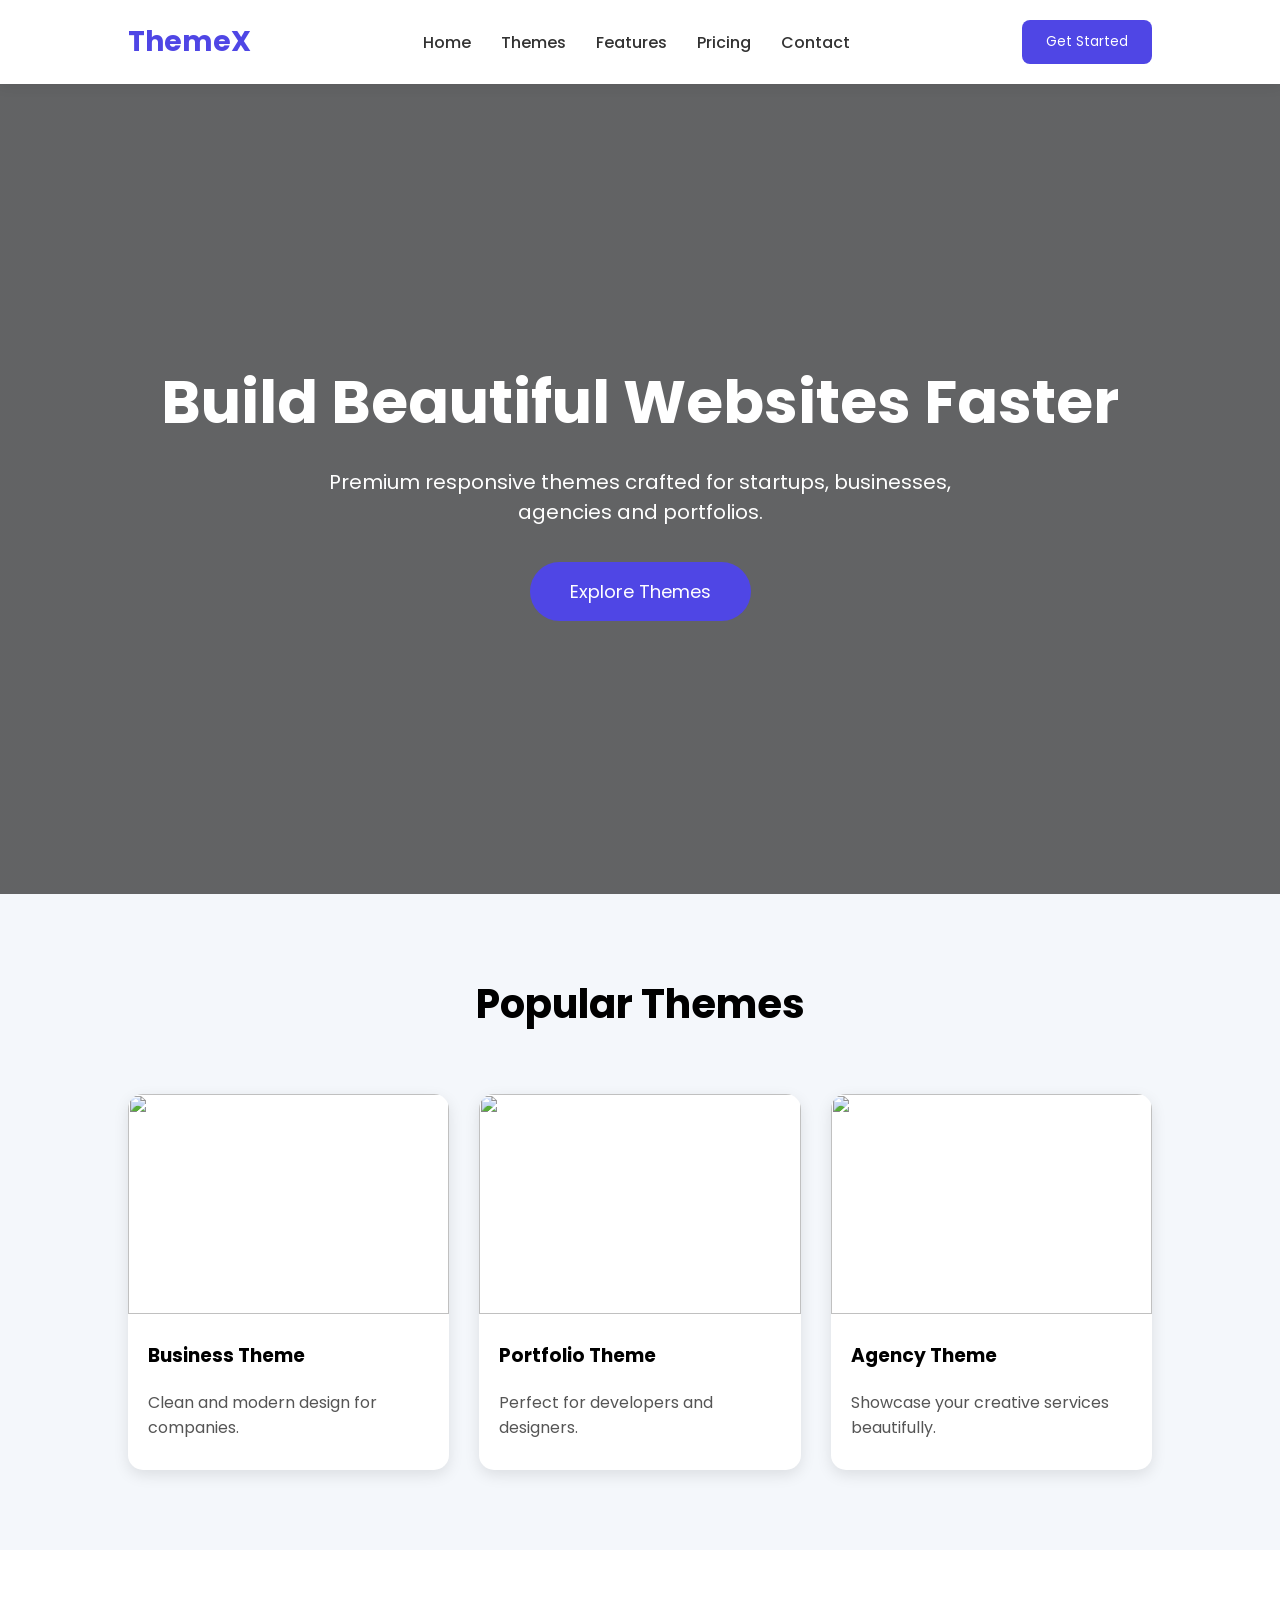
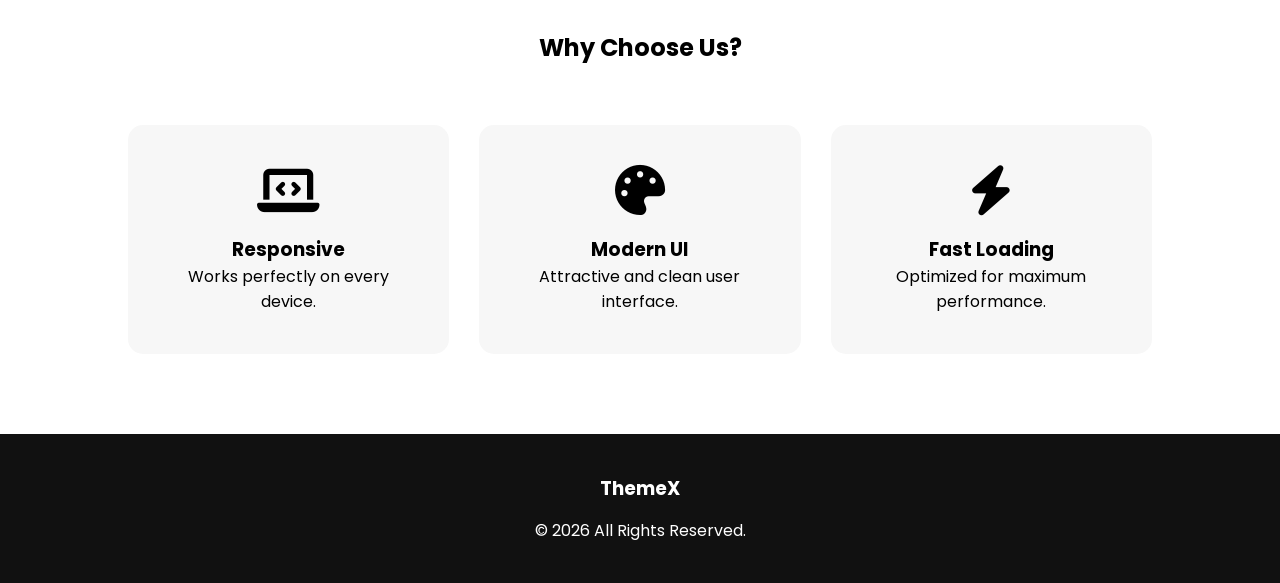
==== theme/index.html @ d88b5808 "Added Theme Website" ====
<!DOCTYPE html>
<html lang="en">

<head>
    <meta charset="UTF-8">
    <meta name="viewport" content="width=device-width, initial-scale=1.0">
    <title>Theme Website</title>

    <link rel="stylesheet" href="css/style.css">

    <!-- Google Font -->
    <link href="https://fonts.googleapis.com/css2?family=Poppins:wght@300;400;500;600;700&display=swap"
        rel="stylesheet">

    <!-- Font Awesome -->
    <link rel="stylesheet"
        href="https://cdnjs.cloudflare.com/ajax/libs/font-awesome/6.7.1/css/all.min.css">

    <link rel="stylesheet" href="index.css">
</head>

<body>

    <!-- Navbar -->

    <nav>

        <div class="logo">
            ThemeX
        </div>

        <ul>

            <li><a href="#">Home</a></li>

            <li><a href="#">Themes</a></li>

            <li><a href="#">Features</a></li>

            <li><a href="#">Pricing</a></li>

            <li><a href="#">Contact</a></li>

        </ul>

        <button class="btn">
            Get Started
        </button>

    </nav>

    <!-- Hero Section -->

    <section class="hero">

        <div class="hero-text">

            <h1>
                Build Beautiful Websites Faster
            </h1>

            <p>
                Premium responsive themes crafted for startups,
                businesses, agencies and portfolios.
            </p>

            <button>
                Explore Themes
            </button>

        </div>

    </section>

    <!-- Cards -->

    <section class="cards">

        <h2>Popular Themes</h2>

        <div class="card-container">

            <div class="card">

                <img src="https://images.unsplash.com/photo-1498050108023-c5249f4df085?w=800"
                    alt="">

                <h3>Business Theme</h3>

                <p>
                    Clean and modern design for companies.
                </p>

            </div>

            <div class="card">

                <img src="https://images.unsplash.com/photo-1516321318423-f06f85e504b3?w=800"
                    alt="">

                <h3>Portfolio Theme</h3>

                <p>
                    Perfect for developers and designers.
                </p>

            </div>

            <div class="card">

                <img src="https://images.unsplash.com/photo-1522202176988-66273c2fd55f?w=800"
                    alt="">

                <h3>Agency Theme</h3>

                <p>
                    Showcase your creative services beautifully.
                </p>

            </div>

        </div>

    </section>

    <!-- Features -->

    <section class="features">

        <h2>Why Choose Us?</h2>

        <div class="feature-box">

            <div>

                <i class="fa-solid fa-laptop-code"></i>

                <h3>Responsive</h3>

                <p>
                    Works perfectly on every device.
                </p>

            </div>

            <div>

                <i class="fa-solid fa-palette"></i>

                <h3>Modern UI</h3>

                <p>
                    Attractive and clean user interface.
                </p>

            </div>

            <div>

                <i class="fa-solid fa-bolt"></i>

                <h3>Fast Loading</h3>

                <p>
                    Optimized for maximum performance.
                </p>

            </div>

        </div>

    </section>

    <!-- Footer -->

    <footer>

        <h3>ThemeX</h3>

        <p>
            © 2026 All Rights Reserved.
        </p>

    </footer>

</body>

</html>
---- theme/index.css ----
*{
    margin:0;
    padding:0;
    box-sizing:border-box;
    font-family:'Poppins',sans-serif;
}

body{
    background:#f4f7fb;
}

/* Navbar */

nav{

    display:flex;
    justify-content:space-between;
    align-items:center;

    padding:20px 10%;

    background:white;

    box-shadow:0 3px 12px rgba(0,0,0,.08);

    position:sticky;
    top:0;
    z-index:1000;
}

.logo{

    font-size:28px;
    font-weight:700;
    color:#4f46e5;

}

nav ul{

    display:flex;
    list-style:none;
    gap:30px;

}

nav ul li a{

    text-decoration:none;
    color:#333;
    font-weight:500;
    transition:.3s;

}

nav ul li a:hover{

    color:#4f46e5;

}

.btn{

    background:#4f46e5;

    color:white;

    border:none;

    padding:12px 24px;

    border-radius:8px;

    cursor:pointer;

    transition:.3s;

}

.btn:hover{

    background:#3226d9;

}

/* Hero */

.hero{

    height:90vh;

    background:linear-gradient(rgba(0,0,0,.6),rgba(0,0,0,.6)),
    url("https://images.unsplash.com/photo-1498050108023-c5249f4df085?w=1600");

    background-size:cover;

    background-position:center;

    display:flex;

    align-items:center;

    justify-content:center;

    text-align:center;

    color:white;

}

.hero h1{

    font-size:60px;

    margin-bottom:20px;

}

.hero p{

    font-size:20px;

    width:700px;

    max-width:90%;

    margin:auto;

    margin-bottom:35px;

}

.hero button{

    padding:16px 40px;

    border:none;

    background:#4f46e5;

    color:white;

    border-radius:40px;

    cursor:pointer;

    font-size:18px;

    transition:.3s;

}

.hero button:hover{

    transform:translateY(-5px);

}

/* Cards */

.cards{

    padding:80px 10%;

}

.cards h2{

    text-align:center;

    margin-bottom:60px;

    font-size:40px;

}

.card-container{

    display:grid;

    grid-template-columns:repeat(auto-fit,minmax(280px,1fr));

    gap:30px;

}

.card{

    background:white;

    border-radius:15px;

    overflow:hidden;

    box-shadow:0 5px 15px rgba(0,0,0,.1);

    transition:.4s;

}

.card:hover{

    transform:translateY(-12px);

}

.card img{

    width:100%;

    height:220px;

    object-fit:cover;

}

.card h3{

    margin:20px;

}

.card p{

    margin:0 20px 30px;

    color:#555;

}

/* Features */

.features{

    background:white;

    padding:80px 10%;

}

.features h2{

    text-align:center;

    margin-bottom:60px;

}

.feature-box{

    display:grid;

    grid-template-columns:repeat(auto-fit,minmax(250px,1fr));

    gap:30px;

}

.feature-box div{

    text-align:center;

    padding:40px;

    border-radius:15px;

    background:#f7f7f7;

    transition:.3s;

}

.feature-box div:hover{

    background:#4f46e5;

    color:white;

}

.feature-box i{

    font-size:50px;

    margin-bottom:20px;

}

/* Footer */

footer{

    background:#111;

    color:white;

    text-align:center;

    padding:40px;

}

footer h3{

    margin-bottom:15px;

}

/* Responsive */

@media(max-width:768px){

nav{

    flex-direction:column;

    gap:20px;

}

nav ul{

    flex-wrap:wrap;

    justify-content:center;

}

.hero h1{

    font-size:38px;

}

.hero p{

    font-size:16px;

}

}
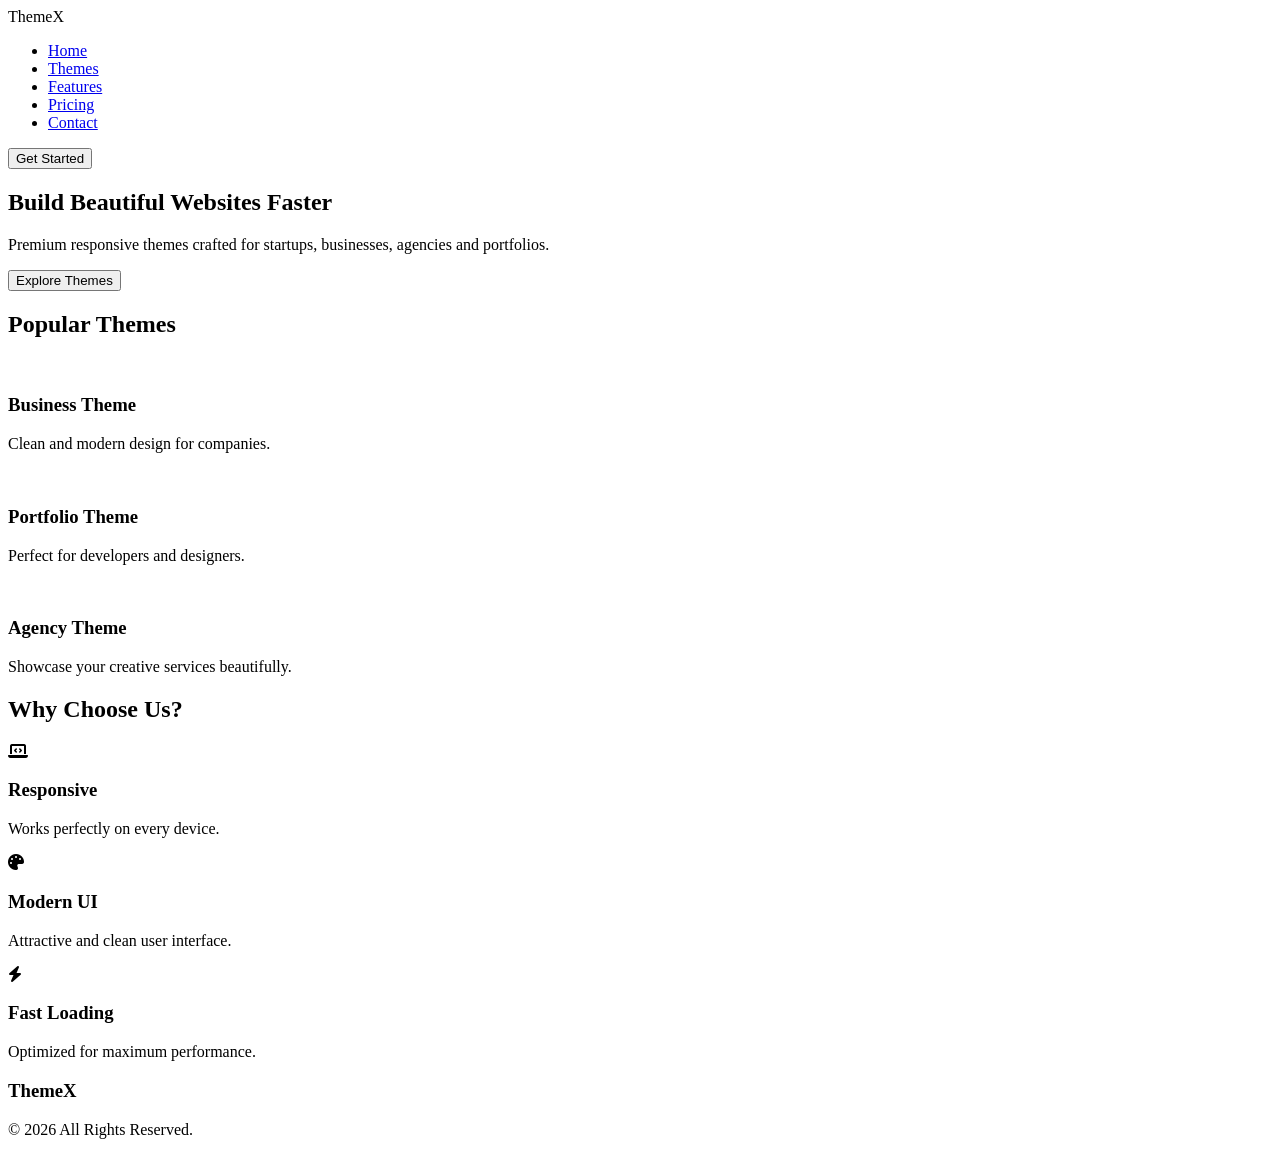
==== commit 2363ff03: "Added new theme website" ====
--- a/theme/index.html
+++ b/theme/index.html
@@ -1,3 +1,4 @@
+
 <!DOCTYPE html>
 <html lang="en">
 
@@ -185,4 +186,6 @@
 
 </body>
 
-</html>+</html>
+
+
